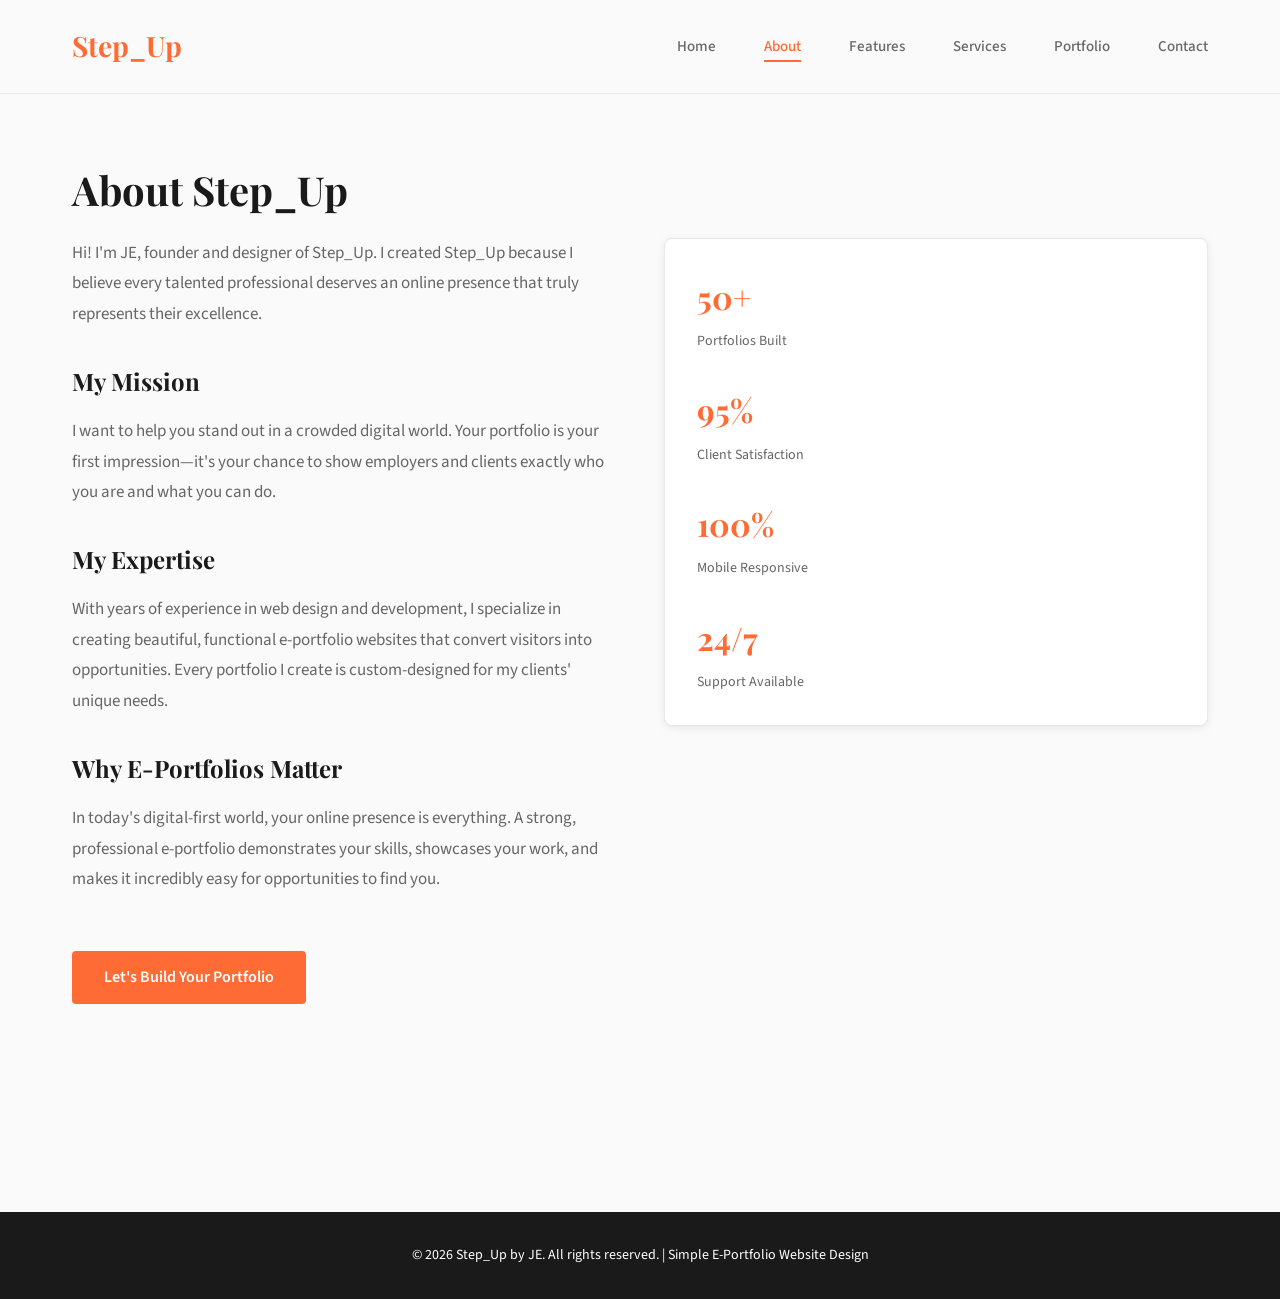
==== stepup-about.html @ b5b01884 "Add files via upload" ====
<!DOCTYPE html>

<head>

    <title>Step_Up | About Us - E-Portfolio Design</title>
    <link href="https://fonts.googleapis.com/css2?family=Playfair+Display:wght@600;700&family=Source+Sans+Pro:wght@400;500;600&display=swap" rel="stylesheet">
    <link rel="stylesheet" href="stepup-style.css">
</head>
<body>
    <nav>
        <div class="nav-container">
            <a href="stepup-home.html" class="nav-logo">Step_Up</a>
            <ul class="nav-links">
                <li><a href="index.html">Home</a></li>
                <li><a href="stepup-about.html" class="active">About</a></li>
                <li><a href="stepup-features.html">Features</a></li>
                <li><a href="stepup-services.html">Services</a></li>
                <li><a href="stepup-portfolio.html">Portfolio</a></li>
                <li><a href="stepup-contact.html">Contact</a></li>
            </ul>
        </div>
    </nav>

    <div class="container">
        <h1 class="page-title">About Step_Up</h1>
        <div class="content-grid">
            <div class="about-text">
                <p>
                    Hi! I'm JE, founder and designer of Step_Up. I created Step_Up because I believe every talented professional deserves an online presence that truly represents their excellence.
                </p>

                <h3>My Mission</h3>
                <p>
                    I want to help you stand out in a crowded digital world. Your portfolio is your first impression—it's your chance to show employers and clients exactly who you are and what you can do.
                </p>

                <h3>My Expertise</h3>
                <p>
                    With years of experience in web design and development, I specialize in creating beautiful, functional e-portfolio websites that convert visitors into opportunities. Every portfolio I create is custom-designed for my clients' unique needs.
                </p>

                <h3>Why E-Portfolios Matter</h3>
                <p>
                    In today's digital-first world, your online presence is everything. A strong, professional e-portfolio demonstrates your skills, showcases your work, and makes it incredibly easy for opportunities to find you.
                </p>

                <a href="stepup-services.html" class="cta-link">Let's Build Your Portfolio</a>
            </div>

            <div class="highlights-box">
                <div class="highlight-item">
                    <div class="highlight-number">50+</div>
                    <div class="highlight-label">Portfolios Built</div>
                </div>
                <div class="highlight-item">
                    <div class="highlight-number">95%</div>
                    <div class="highlight-label">Client Satisfaction</div>
                </div>
                <div class="highlight-item">
                    <div class="highlight-number">100%</div>
                    <div class="highlight-label">Mobile Responsive</div>
                </div>
                <div class="highlight-item">
                    <div class="highlight-number">24/7</div>
                    <div class="highlight-label">Support Available</div>
                </div>
            </div>
        </div>
    </div>

    <footer>
        <p>&copy; 2026 Step_Up by JE. All rights reserved. | Simple E-Portfolio Website Design</p>
    </footer>
    <script src="stepup-script.js"></script>
</body>
</html>
---- stepup-style.css ----
* {
    margin: 0;
    padding: 0;
    box-sizing: border-box;
}

html {
    scroll-behavior: smooth;
}

body {
    font-family: 'Source Sans Pro', sans-serif;
    background-color: #fafafa;
    color: #1a1a1a;
    line-height: 1.6;
    overflow-x: hidden;
}

/* Navigation */
nav {
    position: sticky;
    top: 0;
    background-color: rgba(250, 250, 250, 0.95);
    backdrop-filter: blur(10px);
    border-bottom: 1px solid #e8e8e8;
    z-index: 100;
}

.nav-container {
    max-width: 1200px;
    margin: 0 auto;
    padding: 24px 32px;
    display: flex;
    justify-content: space-between;
    align-items: center;
}

.nav-logo {
    font-family: 'Playfair Display', serif;
    font-size: 28px;
    font-weight: 700;
    color: #ff6b35;
    text-decoration: none;
    transition: color 0.3s ease;
}

.nav-logo:hover {
    color: #d84315;
}

.nav-links {
    display: flex;
    gap: 48px;
    list-style: none;
}

.nav-links a {
    text-decoration: none;
    color: #666666;
    font-size: 15px;
    font-weight: 500;
    transition: color 0.3s ease;
    position: relative;
}

.nav-links a:hover,
.nav-links a.active {
    color: #ff6b35;
}

.nav-links a::after {
    content: '';
    position: absolute;
    bottom: -5px;
    left: 0;
    width: 0;
    height: 2px;
    background-color: #ff6b35;
    transition: width 0.3s ease;
}

.nav-links a:hover::after,
.nav-links a.active::after {
    width: 100%;
}

/* Buttons */
.btn {
    padding: 14px 32px;
    border: none;
    border-radius: 4px;
    font-size: 15px;
    font-weight: 600;
    cursor: pointer;
    text-decoration: none;
    display: inline-block;
    transition: all 0.3s ease;
}

.btn-primary {
    background-color: #ff6b35;
    color: white;
    box-shadow: 0 2px 8px rgba(0, 0, 0, 0.08);
}

.btn-primary:hover {
    background-color: #d84315;
    box-shadow: 0 8px 24px rgba(0, 0, 0, 0.12);
    transform: translateY(-2px);
}

.btn-secondary {
    background-color: transparent;
    color: #ff6b35;
    border: 2px solid #ff6b35;
}

.btn-secondary:hover {
    background-color: #ffe5d9;
}

/* Container */
.container {
    max-width: 1200px;
    margin: 0 auto;
    padding: 64px 32px;
}

.page-header {
    margin-bottom: 64px;
}

.page-title {
    font-family: 'Playfair Display', serif;
    font-size: 40px;
    font-weight: 700;
    margin-bottom: 16px;
    color: #1a1a1a;
}

.page-subtitle {
    color: #666666;
    font-size: 17px;
    margin-bottom: 48px;
}

/* Section */
section {
    max-width: 1200px;
    margin: 0 auto;
    padding: 80px 32px;
    border-top: 1px solid #e8e8e8;
}

.section-title {
    font-family: 'Playfair Display', serif;
    font-size: 40px;
    font-weight: 700;
    margin-bottom: 48px;
    color: #1a1a1a;
    position: relative;
    padding-bottom: 16px;
}

.section-title::after {
    content: '';
    position: absolute;
    bottom: 0;
    left: 0;
    width: 80px;
    height: 3px;
    background-color: #ff6b35;
}

/* ========== HOME PAGE ========== */

.hero {
    max-width: 1200px;
    margin: 0 auto;
    padding: 96px 32px 64px;
    animation: fadeInUp 0.8s ease;
}

.hero-content {
    display: grid;
    grid-template-columns: 1fr 1fr;
    gap: 64px;
    align-items: center;
}

.hero-text {
    max-width: 600px;
}

.hero h1 {
    font-family: 'Playfair Display', serif;
    font-size: 56px;
    font-weight: 700;
    margin-bottom: 16px;
    line-height: 1.2;
    color: #1a1a1a;
}

.hero-subtitle {
    font-size: 20px;
    color: #ff6b35;
    margin-bottom: 16px;
    font-weight: 600;
}

.hero-description {
    font-size: 16px;
    color: #666666;
    margin-bottom: 48px;
    max-width: 600px;
    line-height: 1.8;
}

.hero-cta {
    background-color: #ffe5d9;
    padding: 24px;
    border-radius: 8px;
    margin-bottom: 32px;
    border-left: 4px solid #ff6b35;
}

.hero-cta-title {
    font-weight: 600;
    color: #1a1a1a;
    margin-bottom: 8px;
}

.hero-cta-text {
    color: #666666;
    font-size: 15px;
}

.cta-buttons {
    display: flex;
    gap: 24px;
    flex-wrap: wrap;
}

.hero-image-container {
    display: flex;
    align-items: center;
    justify-content: center;
}

.hero-image {
    width: 100%;
    max-width: 350px;
    height: 300px;
    border-radius: 12px;
    background: linear-gradient(135deg, #ffe5d9 0%, rgba(255, 107, 53, 0.1) 100%);
    display: flex;
    align-items: center;
    justify-content: center;
    border: 2px solid #ff6b35;
    overflow: hidden;
    box-shadow: 0 8px 24px rgba(0, 0, 0, 0.12);
    transition: all 0.3s ease;
}

.hero-image:hover {
    transform: translateY(-8px);
    box-shadow: 0 12px 40px rgba(255, 107, 53, 0.2);
}

.hero-image img {
    width: 100%;
    height: 100%;
    object-fit: cover;
}

.hero-image-placeholder {
    font-size: 56px;
    color: #ff6b35;
    text-align: center;
}

.about-content {
    display: grid;
    grid-template-columns: 1fr 1fr;
    gap: 64px;
    align-items: center;
}

.about-text p {
    margin-bottom: 24px;
    color: #666666;
    font-size: 17px;
    line-height: 1.8;
}

.about-highlights {
    display: flex;
    gap: 32px;
    margin-top: 32px;
}

.highlight {
    flex: 1;
}

.highlight-number {
    font-family: 'Playfair Display', serif;
    font-size: 32px;
    font-weight: 700;
    color: #ff6b35;
}

.highlight-label {
    color: #666666;
    font-size: 14px;
    margin-top: 8px;
}

.quick-links {
    display: grid;
    grid-template-columns: repeat(auto-fit, minmax(200px, 1fr));
    gap: 32px;
    margin-top: 48px;
}

.quick-card {
    background-color: #ffffff;
    padding: 32px;
    border-radius: 8px;
    border: 1px solid #e8e8e8;
    text-align: center;
    transition: all 0.3s ease;
    box-shadow: 0 2px 8px rgba(0, 0, 0, 0.08);
}

.quick-card:hover {
    border-color: #ff6b35;
    box-shadow: 0 8px 24px rgba(0, 0, 0, 0.12);
    transform: translateY(-4px);
}

.quick-card-title {
    font-family: 'Playfair Display', serif;
    font-size: 24px;
    font-weight: 700;
    color: #ff6b35;
    margin-bottom: 8px;
}

.quick-card-label {
    color: #666666;
    font-size: 14px;
}

.quick-card a {
    display: inline-block;
    margin-top: 16px;
    color: #ff6b35;
    text-decoration: none;
    font-weight: 600;
    transition: all 0.3s ease;
}

.quick-card a:hover {
    color: #d84315;
}

/* ========== ABOUT PAGE ========== */

.content-grid {
    display: grid;
    grid-template-columns: 1fr 1fr;
    gap: 48px;
    align-items: start;
    margin-bottom: 64px;
}

.about-text h3 {
    font-family: 'Playfair Display', serif;
    font-size: 24px;
    margin-top: 32px;
    margin-bottom: 16px;
    color: #1a1a1a;
}

.highlights-box {
    background-color: #ffffff;
    padding: 32px;
    border-radius: 8px;
    border: 1px solid #e8e8e8;
    box-shadow: 0 2px 8px rgba(0, 0, 0, 0.08);
}

.highlight-item {
    margin-bottom: 32px;
}

.highlight-item:last-child {
    margin-bottom: 0;
}

.cta-link {
    display: inline-block;
    margin-top: 32px;
    padding: 14px 32px;
    background-color: #ff6b35;
    color: white;
    text-decoration: none;
    border-radius: 4px;
    font-weight: 600;
    transition: all 0.3s ease;
}

.cta-link:hover {
    background-color: #d84315;
    transform: translateY(-2px);
    box-shadow: 0 8px 24px rgba(0, 0, 0, 0.12);
}

/* ========== FEATURES PAGE ========== */

.features-grid {
    display: grid;
    grid-template-columns: repeat(auto-fit, minmax(250px, 1fr));
    gap: 32px;
}

.feature-card {
    background-color: #ffffff;
    padding: 40px;
    border-radius: 8px;
    border: 1px solid #e8e8e8;
    transition: all 0.3s ease;
    box-shadow: 0 2px 8px rgba(0, 0, 0, 0.08);
    text-align: center;
}

.feature-card:hover {
    border-color: #ff6b35;
    box-shadow: 0 8px 24px rgba(0, 0, 0, 0.12);
    transform: translateY(-6px);
}

.feature-icon {
    font-size: 48px;
    margin-bottom: 16px;
    display: block;
}

.feature-title {
    font-family: 'Playfair Display', serif;
    font-size: 21px;
    font-weight: 700;
    color: #1a1a1a;
    margin-bottom: 12px;
}

.feature-description {
    color: #666666;
    font-size: 15px;
    line-height: 1.6;
}

/* ========== SERVICES PAGE ========== */

.services-grid {
    display: grid;
    grid-template-columns: repeat(auto-fit, minmax(300px, 1fr));
    gap: 32px;
}

.service-card {
    background-color: #ffffff;
    border: 1px solid #e8e8e8;
    border-radius: 8px;
    overflow: hidden;
    transition: all 0.3s ease;
    box-shadow: 0 2px 8px rgba(0, 0, 0, 0.08);
    display: flex;
    flex-direction: column;
}

.service-card:hover {
    border-color: #ff6b35;
    box-shadow: 0 8px 24px rgba(0, 0, 0, 0.12);
    transform: translateY(-6px);
}

.service-header {
    background: linear-gradient(135deg, #ffe5d9 0%, rgba(255, 107, 53, 0.05) 100%);
    padding: 32px;
    border-bottom: 1px solid #e8e8e8;
}

.service-title {
    font-family: 'Playfair Display', serif;
    font-size: 24px;
    font-weight: 700;
    color: #1a1a1a;
    margin-bottom: 8px;
}

.service-icon {
    font-size: 40px;
    margin-bottom: 16px;
}

.service-body {
    padding: 32px;
    flex-grow: 1;
    display: flex;
    flex-direction: column;
}

.service-description {
    color: #666666;
    margin-bottom: 24px;
    line-height: 1.6;
    flex-grow: 1;
}

.service-features {
    list-style: none;
    margin-bottom: 24px;
}

.service-features li {
    color: #666666;
    margin-bottom: 8px;
    position: relative;
    padding-left: 24px;
}

.service-features li::before {
    content: '✓';
    position: absolute;
    left: 0;
    color: #ff6b35;
    font-weight: 600;
}

.service-price {
    font-family: 'Playfair Display', serif;
    font-size: 21px;
    font-weight: 700;
    color: #ff6b35;
    margin-bottom: 16px;
}

.service-link {
    color: #ff6b35;
    text-decoration: none;
    font-weight: 600;
    transition: all 0.3s ease;
    display: inline-block;
}

.service-link:hover {
    color: #d84315;
}

/* ========== PORTFOLIO PAGE ========== */

.portfolio-grid {
    display: grid;
    grid-template-columns: repeat(auto-fit, minmax(280px, 1fr));
    gap: 32px;
}

.portfolio-item {
    background-color: #ffffff;
    border: 1px solid #e8e8e8;
    border-radius: 8px;
    overflow: hidden;
    transition: all 0.3s ease;
    box-shadow: 0 2px 8px rgba(0, 0, 0, 0.08);
}

.portfolio-item:hover {
    border-color: #ff6b35;
    box-shadow: 0 8px 24px rgba(0, 0, 0, 0.12);
    transform: translateY(-6px);
}

.portfolio-image {
    width: 100%;
    height: 200px;
    background: linear-gradient(135deg, #ffe5d9 0%, rgba(255, 107, 53, 0.05) 100%);
    display: flex;
    align-items: center;
    justify-content: center;
    font-size: 48px;
}

.portfolio-content {
    padding: 24px;
}

.portfolio-title {
    font-family: 'Playfair Display', serif;
    font-size: 19px;
    font-weight: 700;
    color: #1a1a1a;
    margin-bottom: 8px;
}

.portfolio-category {
    color: #ff6b35;
    font-size: 13px;
    font-weight: 600;
    margin-bottom: 16px;
}

.portfolio-description {
    color: #666666;
    font-size: 14px;
    line-height: 1.5;
}

/* ========== CONTACT PAGE ========== */

.contact-content {
    display: grid;
    grid-template-columns: 1fr 1fr;
    gap: 64px;
    align-items: start;
}

.contact-info {
    display: flex;
    flex-direction: column;
    gap: 40px;
}

.info-section {
    margin-bottom: 16px;
}

.info-title {
    font-family: 'Playfair Display', serif;
    font-size: 21px;
    font-weight: 700;
    margin-bottom: 32px;
    color: #1a1a1a;
}

.contact-item {
    margin-bottom: 32px;
}

.contact-label {
    color: #666666;
    font-size: 14px;
    margin-bottom: 8px;
    font-weight: 600;
    text-transform: uppercase;
    letter-spacing: 0.5px;
}

.contact-value {
    color: #1a1a1a;
    font-size: 17px;
    text-decoration: none;
    transition: color 0.3s ease;
    word-break: break-word;
}

.contact-value:hover {
    color: #ff6b35;
}

.contact-links {
    display: flex;
    gap: 16px;
    margin-top: 24px;
}

.social-link {
    display: inline-flex;
    align-items: center;
    justify-content: center;
    width: 50px;
    height: 50px;
    border-radius: 8px;
    background-color: #ffe5d9;
    color: #ff6b35;
    text-decoration: none;
    transition: all 0.3s ease;
    font-weight: 600;
    font-size: 19px;
}

.social-link:hover {
    background-color: #ff6b35;
    color: white;
    transform: translateY(-3px);
    box-shadow: 0 8px 24px rgba(0, 0, 0, 0.12);
}

.contact-form {
    background-color: #ffffff;
    padding: 40px;
    border-radius: 8px;
    border: 1px solid #e8e8e8;
    box-shadow: 0 2px 8px rgba(0, 0, 0, 0.08);
}

.contact-form h3 {
    font-family: 'Playfair Display', serif;
    font-size: 21px;
    font-weight: 700;
    margin-bottom: 24px;
    color: #1a1a1a;
}

.form-group {
    margin-bottom: 24px;
}

.form-group:last-child {
    margin-bottom: 0;
}

.form-group label {
    display: block;
    font-weight: 600;
    margin-bottom: 8px;
    color: #1a1a1a;
    font-size: 15px;
}

.form-group input,
.form-group textarea {
    width: 100%;
    padding: 14px;
    border: 1px solid #e8e8e8;
    border-radius: 4px;
    font-family: 'Source Sans Pro', sans-serif;
    font-size: 15px;
    transition: all 0.3s ease;
    background-color: #fafafa;
}

.form-group input:focus,
.form-group textarea:focus {
    outline: none;
    border-color: #ff6b35;
    background-color: #ffffff;
    box-shadow: 0 0 0 3px #ffe5d9;
}

.form-group textarea {
    resize: vertical;
    min-height: 140px;
}

.contact-form .btn {
    width: 100%;
    padding: 14px;
    background-color: #ff6b35;
    color: white;
    border: none;
    border-radius: 4px;
    font-size: 15px;
    font-weight: 600;
    cursor: pointer;
    transition: all 0.3s ease;
    margin-top: 16px;
}

.contact-form .btn:hover {
    background-color: #d84315;
    transform: translateY(-2px);
    box-shadow: 0 8px 24px rgba(0, 0, 0, 0.12);
}

.success-message {
    display: none;
    padding: 16px;
    background-color: #d4edda;
    color: #155724;
    border: 1px solid #c3e6cb;
    border-radius: 4px;
    margin-bottom: 16px;
    text-align: center;
}

.success-message.show {
    display: block;
    animation: slideDown 0.3s ease;
}

@keyframes slideDown {
    from {
        opacity: 0;
        transform: translateY(-10px);
    }
    to {
        opacity: 1;
        transform: translateY(0);
    }
}

.location-box {
    background-color: #ffe5d9;
    padding: 32px;
    border-radius: 8px;
    margin-top: 32px;
}

.location-label {
    font-weight: 600;
    color: #1a1a1a;
    margin-bottom: 8px;
}

.location-text {
    color: #666666;
}

/* ========== FOOTER ========== */

footer {
    background-color: #1a1a1a;
    color: white;
    text-align: center;
    padding: 32px;
    margin-top: 80px;
    font-size: 14px;
}

/* ========== ANIMATIONS ========== */

@keyframes fadeInUp {
    from {
        opacity: 0;
        transform: translateY(30px);
    }
    to {
        opacity: 1;
        transform: translateY(0);
    }
}

.fade-in {
    animation: fadeInUp 0.8s ease forwards;
    opacity: 0;
}

/* ========== RESPONSIVE ========== */

@media (max-width: 768px) {
    .nav-links {
        gap: 24px;
    }

    .page-title {
        font-size: 32px;
    }

    .hero-content,
    .content-grid,
    .contact-content,
    .about-content {
        grid-template-columns: 1fr;
        gap: 32px;
    }

    .about-highlights {
        justify-content: space-around;
    }

    .features-grid,
    .services-grid,
    .portfolio-grid {
        grid-template-columns: 1fr;
    }

    .hero {
        padding: 64px 24px 32px;
    }

    .container {
        padding: 32px 24px;
    }

    section {
        padding: 48px 24px;
    }

    .hero h1 {
        font-size: 40px;
    }

    .hero-image {
        max-width: 300px;
        height: 300px;
    }

    .cta-buttons {
        flex-direction: column;
    }

    .btn {
        width: 100%;
        text-align: center;
    }
}

@media (max-width: 480px) {
    .nav-links {
        gap: 16px;
        font-size: 13px;
    }

    .page-title {
        font-size: 24px;
    }

    .hero h1 {
        font-size: 32px;
    }

    .hero-image {
        max-width: 250px;
        height: 250px;
    }

    .hero-image-placeholder {
        font-size: 40px;
    }

    .contact-links {
        gap: 12px;
    }

    .social-link {
        width: 45px;
        height: 45px;
        font-size: 16px;
    }
}
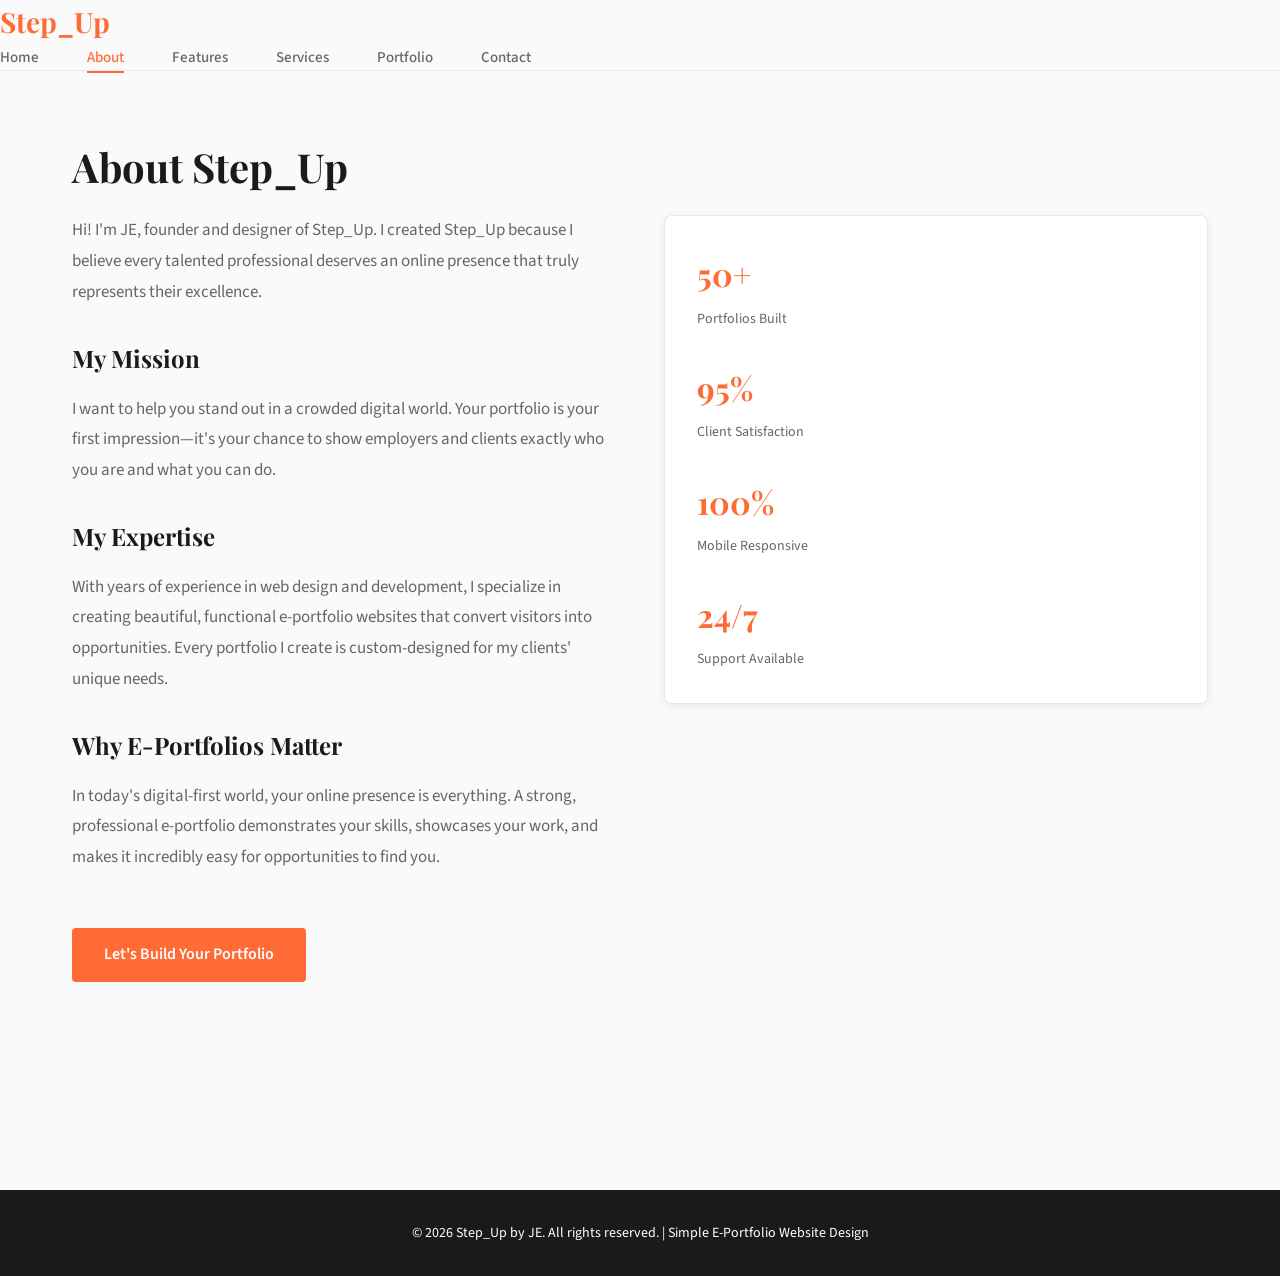
==== commit 874c68bf: "Update stepup-about.html" ====
--- a/stepup-about.html
+++ b/stepup-about.html
@@ -1,16 +1,23 @@
 <!DOCTYPE html>
 
 <head>
-
+ <meta name="viewport" content="width=device-width, initial-scale=1.0">
     <title>Step_Up | About Us - E-Portfolio Design</title>
     <link href="https://fonts.googleapis.com/css2?family=Playfair+Display:wght@600;700&family=Source+Sans+Pro:wght@400;500;600&display=swap" rel="stylesheet">
     <link rel="stylesheet" href="stepup-style.css">
 </head>
 <body>
-    <nav>
-        <div class="nav-container">
-            <a href="stepup-home.html" class="nav-logo">Step_Up</a>
-            <ul class="nav-links">
+     <!-- Navigation -->
+    <nav class="navbar">
+        <a class="nav-logo">Step_Up</a>
+
+  <div class="burger" id="burger">
+    <div></div>
+    <div></div>
+    <div></div>
+  </div>
+
+            <ul class="nav-links" id="nav-links">
                 <li><a href="index.html">Home</a></li>
                 <li><a href="stepup-about.html" class="active">About</a></li>
                 <li><a href="stepup-features.html">Features</a></li>
@@ -18,7 +25,7 @@
                 <li><a href="stepup-portfolio.html">Portfolio</a></li>
                 <li><a href="stepup-contact.html">Contact</a></li>
             </ul>
-        </div>
+        
     </nav>
 
     <div class="container">
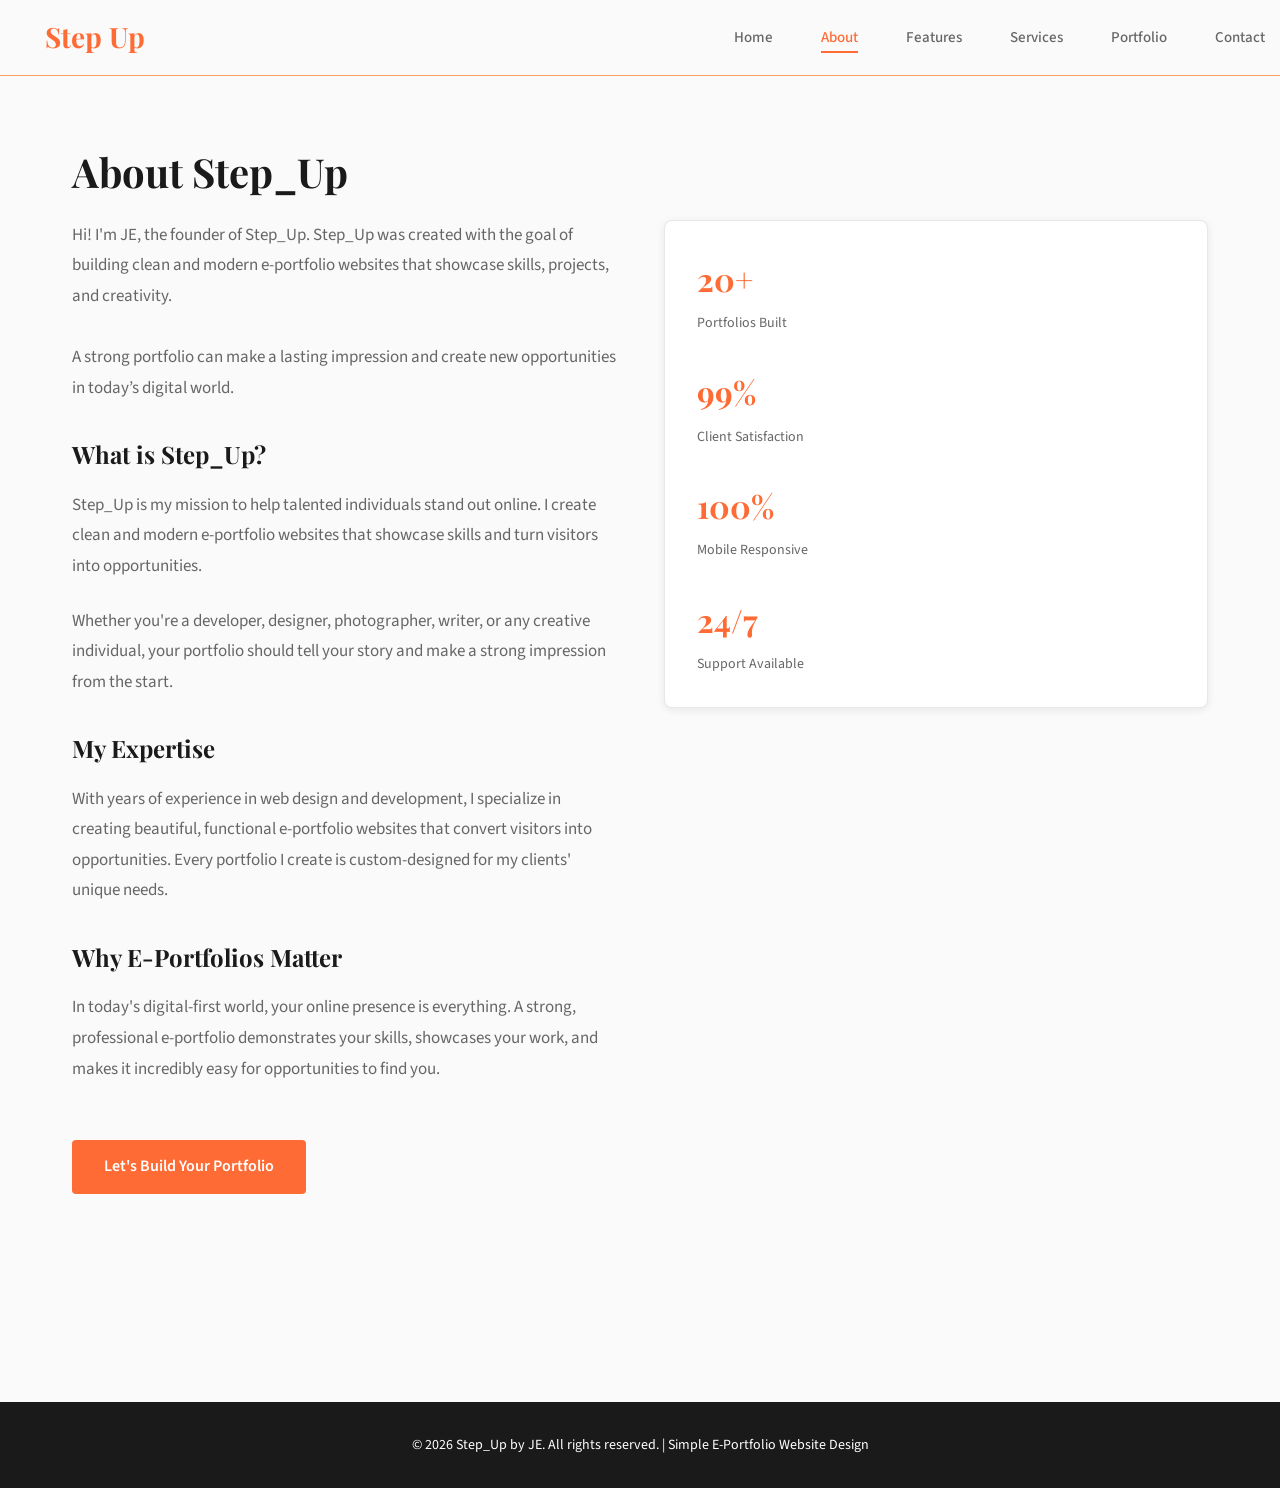
==== commit ab9d1410: "Update stepup-about.html" ====
--- a/stepup-about.html
+++ b/stepup-about.html
@@ -2,14 +2,14 @@
 
 <head>
  <meta name="viewport" content="width=device-width, initial-scale=1.0">
-    <title>Step_Up | About Us - E-Portfolio Design</title>
+    <title>StepUp - About</title>
     <link href="https://fonts.googleapis.com/css2?family=Playfair+Display:wght@600;700&family=Source+Sans+Pro:wght@400;500;600&display=swap" rel="stylesheet">
     <link rel="stylesheet" href="stepup-style.css">
 </head>
 <body>
      <!-- Navigation -->
     <nav class="navbar">
-        <a class="nav-logo">Step_Up</a>
+        <a class="nav-logo">Step Up</a>
 
   <div class="burger" id="burger">
     <div></div>
@@ -33,12 +33,14 @@
         <div class="content-grid">
             <div class="about-text">
                 <p>
-                    Hi! I'm JE, founder and designer of Step_Up. I created Step_Up because I believe every talented professional deserves an online presence that truly represents their excellence.
+                    Hi! I'm JE, the founder of Step_Up. Step_Up was created with the goal of building clean and modern e-portfolio websites that showcase skills, projects, and creativity.
+                    <br><br>A strong portfolio can make a lasting impression and create new opportunities in today’s digital world.
+        <h3>What is Step_Up?</h3>
+                <p>
+                    Step_Up is my mission to help talented individuals stand out online. I create clean and modern e-portfolio websites that showcase skills and turn visitors into opportunities.
                 </p>
-
-                <h3>My Mission</h3>
                 <p>
-                    I want to help you stand out in a crowded digital world. Your portfolio is your first impression—it's your chance to show employers and clients exactly who you are and what you can do.
+                    Whether you're a developer, designer, photographer, writer, or any creative individual, your portfolio should tell your story and make a strong impression from the start.
                 </p>
 
                 <h3>My Expertise</h3>
@@ -51,16 +53,18 @@
                     In today's digital-first world, your online presence is everything. A strong, professional e-portfolio demonstrates your skills, showcases your work, and makes it incredibly easy for opportunities to find you.
                 </p>
 
+
                 <a href="stepup-services.html" class="cta-link">Let's Build Your Portfolio</a>
             </div>
 
+
             <div class="highlights-box">
                 <div class="highlight-item">
-                    <div class="highlight-number">50+</div>
+                    <div class="highlight-number">20+</div>
                     <div class="highlight-label">Portfolios Built</div>
                 </div>
                 <div class="highlight-item">
-                    <div class="highlight-number">95%</div>
+                    <div class="highlight-number">99%</div>
                     <div class="highlight-label">Client Satisfaction</div>
                 </div>
                 <div class="highlight-item">
@@ -78,6 +82,7 @@
     <footer>
         <p>&copy; 2026 Step_Up by JE. All rights reserved. | Simple E-Portfolio Website Design</p>
     </footer>
-    <script src="stepup-script.js"></script>
 </body>
+
+<script src="stepup-script.js"></script>
 </html>
--- a/stepup-style.css
+++ b/stepup-style.css
@@ -17,23 +17,16 @@
 }
 
 /* Navigation */
-nav {
-    position: sticky;
-    top: 0;
-    background-color: rgba(250, 250, 250, 0.95);
-    backdrop-filter: blur(10px);
-    border-bottom: 1px solid #e8e8e8;
-    z-index: 100;
-}
-
-.nav-container {
-    max-width: 1200px;
-    margin: 0 auto;
-    padding: 24px 32px;
-    display: flex;
-    justify-content: space-between;
-    align-items: center;
-}
+.navbar{
+  display:flex;
+  justify-content:space-between;
+  align-items:center;
+  padding:15px;
+  background:rgba(250, 250, 250, 0.95);
+  border-bottom: 1px solid #ff9e5e;
+}
+
+
 
 .nav-logo {
     font-family: 'Playfair Display', serif;
@@ -42,11 +35,14 @@
     color: #ff6b35;
     text-decoration: none;
     transition: color 0.3s ease;
+    padding: 0px 30px;
 }
 
 .nav-logo:hover {
     color: #d84315;
 }
+
+
 
 .nav-links {
     display: flex;
@@ -82,6 +78,49 @@
 .nav-links a:hover::after,
 .nav-links a.active::after {
     width: 100%;
+}
+
+/* BURGER */
+
+.burger{
+  display:none;
+  cursor:pointer;
+}
+
+.burger div{
+  width:25px;
+  height:3px;
+  background:rgb(0, 0, 0);
+  margin:5px;
+}
+
+/* MOBILE STYLE */
+
+@media (max-width:768px){
+
+  .burger{
+    display:block;
+  }
+
+  .nav-links{
+    position:absolute;
+    right:0;
+    top:40px;
+    background:#f8c49a;
+    flex-direction:column;
+    width:100%;
+    text-align:center;
+    display:none;
+  }
+
+  .nav-links li{
+    padding:10px;
+  }
+
+  .nav-links.show{
+    display:flex;
+  }
+
 }
 
 /* Buttons */
